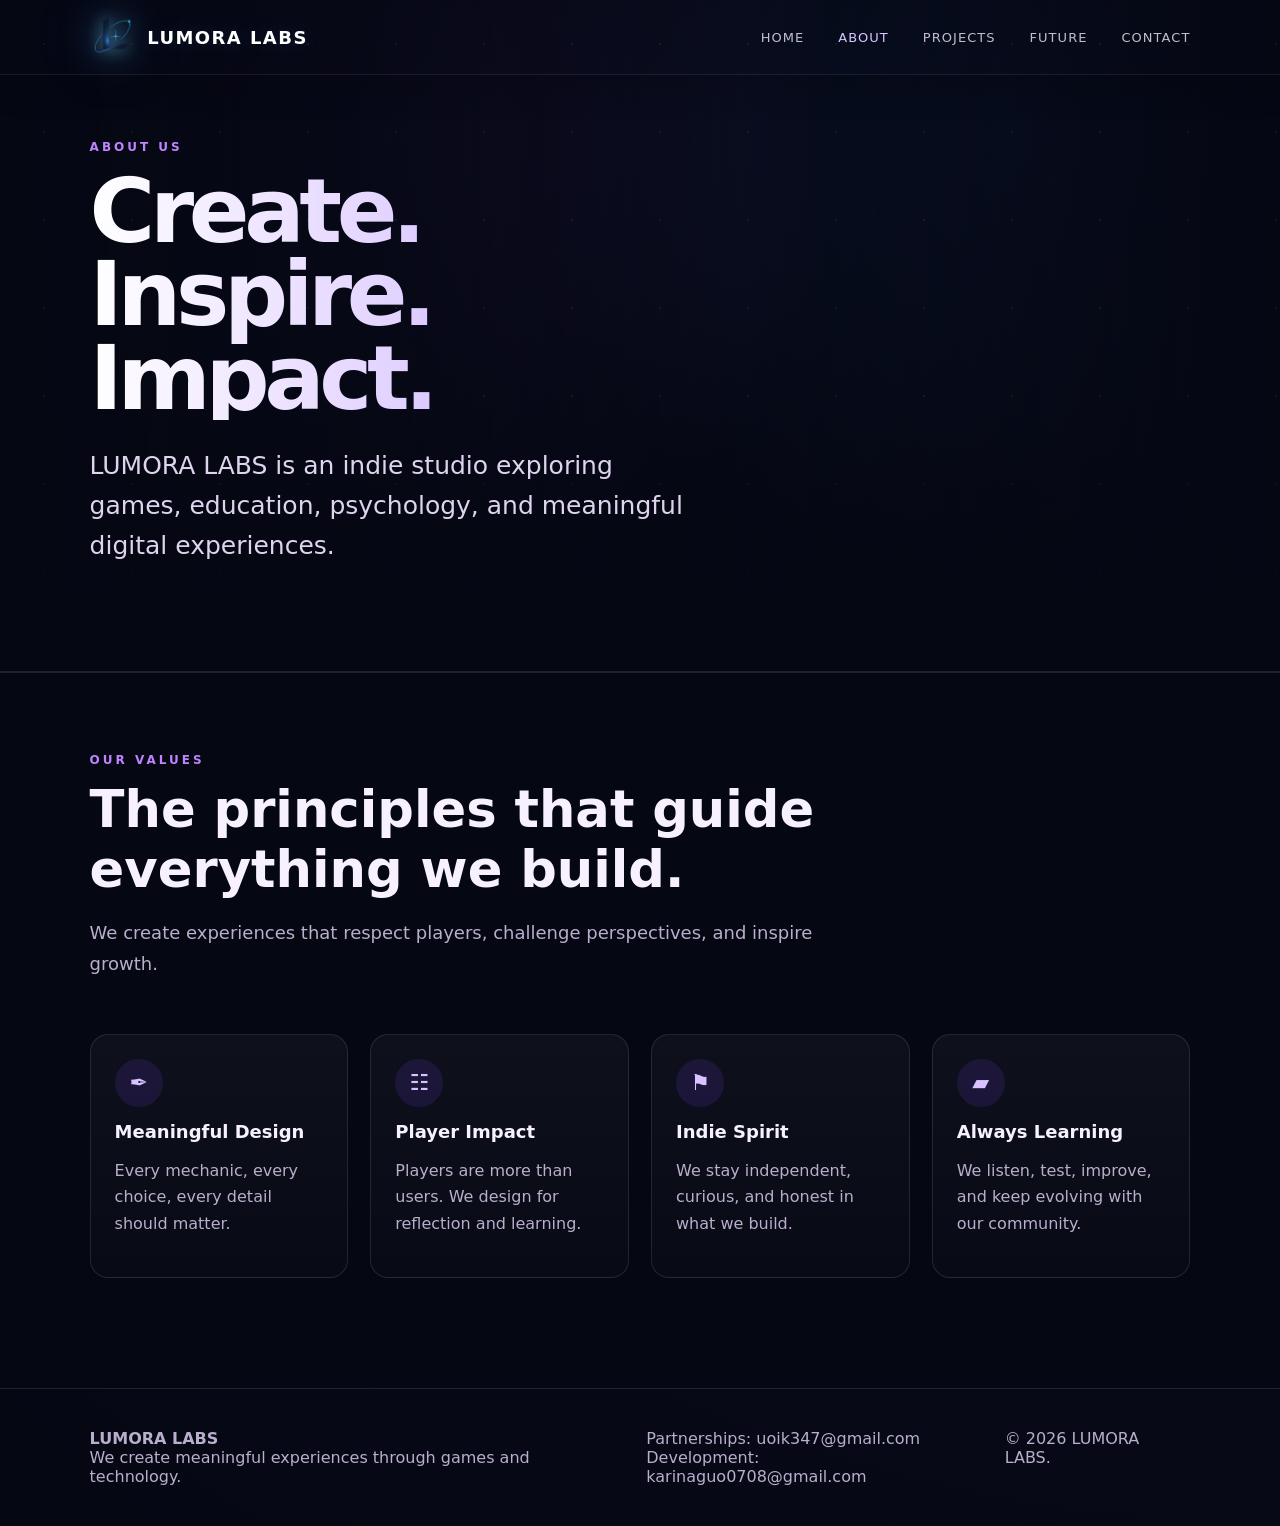
==== about.html @ a78da5a2 "Initial commit" ====
<!doctype html>
<html lang="en">
<head>
  <meta charset="utf-8">
  <meta name="viewport" content="width=device-width,initial-scale=1">
  <title>About | LUMORA LABS</title>
  <link rel="stylesheet" href="styles.css">
</head>
<body>
<header class="nav">
  <a class="brand logo-brand" href="index.html"><img src="lumora-logo.png" class="site-logo" alt="LUMORA LABS logo"><span class="brand-name">LUMORA LABS</span></a>
  <nav class="navlinks">
    <a href="index.html">HOME</a>
    <a class="active" href="about.html">ABOUT</a>
    <a href="project.html">PROJECTS</a>
    <a href="future.html">FUTURE</a>
    <a href="contact.html">CONTACT</a>
  </nav>
</header>

<main class="aboutPage">
  <section class="aboutHeroImage">
    <div class="aboutHeroOverlay"></div>
    <div class="aboutHeroText">
      <div class="eyebrow">About us</div>
      <h1>Create.<br>Inspire.<br>Impact.</h1>
      <p>LUMORA LABS is an indie studio exploring games, education, psychology, and meaningful digital experiences.</p>
    </div>
  </section>

  <section class="section valuesSection">
    <div class="valuesIntro">
      <div class="eyebrow">Our values</div>
      <h2>The principles that guide everything we build.</h2>
      <p class="copy">We create experiences that respect players, challenge perspectives, and inspire growth.</p>
    </div>
    <div class="values refinedValues">
      <div class="value"><div class="icon">✒</div><b>Meaningful Design</b><p>Every mechanic, every choice, every detail should matter.</p></div>
      <div class="value"><div class="icon">☷</div><b>Player Impact</b><p>Players are more than users. We design for reflection and learning.</p></div>
      <div class="value"><div class="icon">⚑</div><b>Indie Spirit</b><p>We stay independent, curious, and honest in what we build.</p></div>
      <div class="value"><div class="icon">▰</div><b>Always Learning</b><p>We listen, test, improve, and keep evolving with our community.</p></div>
    </div>
  </section>
</main>

<footer class="footer">
  <div><b>LUMORA LABS</b><br>We create meaningful experiences through games and technology.</div>
  <div>Partnerships: uoik347@gmail.com<br>Development: karinaguo0708@gmail.com</div>
  <div>© <span data-year></span> LUMORA LABS.</div>
</footer>
<script src="script.js"></script>
</body>
</html>
---- styles.css ----
:root {
  --bg: #050713;
  --panel: #0b1022cc;
  --line: #ffffff1a;
  --text: #f7f1ff;
  --muted: #b9aecb;
  --purple: #8c5cff;
  --violet: #c083ff;
  --blue: #6ba4ff;
  --pink: #ff82d1;
  --green: #68e5b2
}

* {
  box-sizing: border-box
}

html {
  scroll-behavior: smooth
}

body {
  margin: 0;
  background: radial-gradient(circle at top right, #32105f 0, #090b1b 38%, #050713 100%);
  color: var(--text);
  font-family: Inter, ui-sans-serif, system-ui, -apple-system, Segoe UI, Arial, sans-serif
}

a {
  color: inherit;
  text-decoration: none
}

.nav {
  position: fixed;
  top: 0;
  left: 0;
  right: 0;
  z-index: 20;
  display: flex;
  align-items: center;
  justify-content: space-between;
  padding: 8px 7vw;

  background: rgba(5,8,18,.95)
  backdrop-filter: blur(14px);
  -webkit-backdrop-filter: blur(14px);

  border-bottom: 1px solid rgba(255, 255, 255, 0.08);
  box-shadow: 0 10px 35px rgba(0, 0, 0, 0.18);
}

.brand {
  display: flex;
  align-items: center;
  gap: 12px;
  font-weight: 800;
  letter-spacing: .06em
}

.spark {
  width: 24px;
  height: 24px;
  background: radial-gradient(circle, #fff 0 8%, transparent 9%), conic-gradient(from 45deg, transparent 0 12%, #fff 13% 16%, transparent 17% 37%, #b98cff 38% 42%, transparent 43% 62%, #fff 63% 66%, transparent 67% 87%, #b98cff 88% 91%, transparent 92%);
  filter: drop-shadow(0 0 14px #a16cff)
}

.navlinks {
  display: flex;
  gap: 34px;
  font-size: 13px;
  letter-spacing: .08em
}

.navlinks a {
  opacity: .78
}

.navlinks a:hover,
.navlinks .active {
  opacity: 1;
  color: #d9c5ff
}

.hero {
  min-height: 100vh;
  display: grid;
  place-items: center;
  position: relative;
  overflow: hidden;
  background: linear-gradient(180deg, #05071344 0, #050713 100%)
}

.aurora {
  position: absolute;
  inset: 0;
  background: radial-gradient(ellipse at 50% 58%, #ff82d155 0, #8c5cff33 18%, transparent 43%), radial-gradient(ellipse at 70% 30%, #7b46ff77 0, transparent 42%), linear-gradient(160deg, transparent 0 20%, #802cff44 38%, #ff8ee533 50%, transparent 68%), linear-gradient(20deg, #070717 0, #161033 44%, #050713 100%);
  filter: saturate(130%)
}

.aurora:after {
  content: "";
  position: absolute;
  left: -10%;
  right: -10%;
  bottom: -4%;
  height: 34%;
  background: linear-gradient(180deg, transparent, #01030a 70%), radial-gradient(ellipse at 50% 100%, #263561 0, #050713 58%);
  clip-path: polygon(0 58%, 12% 46%, 28% 60%, 41% 39%, 54% 61%, 70% 42%, 82% 57%, 100% 43%, 100% 100%, 0 100%)
}

.stars {
  position: absolute;
  inset: 0;
  background-image: radial-gradient(#fff8 1px, transparent 1px);
  background-size: 80px 80px;
  opacity: .18
}

.heroText {
  position: relative;
  text-align: center;
  padding: 0 20px
}

.hero h1 {
  font-size: clamp(70px, 12vw, 180px);
  line-height: .9;
  margin: 0;
  font-weight: 900;
  letter-spacing: -.08em;
  background: linear-gradient(90deg, #fff, #d5b7ff, #8d65ff, #fff);
  -webkit-background-clip: text;
  color: transparent;
  text-shadow: 0 0 40px #985dff66
}

.hero .plus {
  font-size: .45em;
  margin: 0 .1em;
  text-shadow: 0 0 28px #fff;
  color: #fff
}

.hero p {
  margin: 32px auto 0;
  max-width: 780px;
  letter-spacing: .35em;
  text-transform: uppercase;
  color: #f2e8ff;
  font-size: 15px
}

.scroll {
  position: absolute;
  bottom: 34px;
  left: 50%;
  transform: translateX(-50%);
  font-size: 11px;
  letter-spacing: .15em;
  color: #d7c8ef;
  text-align: center
}

.mouse {
  display: block;
  margin: 0 auto 10px;
  width: 20px;
  height: 34px;
  border: 1px solid #ffffffaa;
  border-radius: 20px
}

.section {
  padding: 110px 7vw;
  border-top: 1px solid var(--line)
}

.eyebrow {
  text-transform: uppercase;
  color: var(--violet);
  font-size: 12px;
  letter-spacing: .25em;
  font-weight: 800
}

.section h2 {
  font-size: clamp(34px, 4vw, 56px);
  margin: 12px 0 18px
}

.two {
  display: grid;
  grid-template-columns: 1fr 1.1fr;
  gap: 70px;
  align-items: center
}

.copy {
  color: var(--muted);
  font-size: 18px;
  line-height: 1.75
}

.btn {
  display: inline-flex;
  align-items: center;
  gap: 10px;
  padding: 14px 22px;
  border-radius: 10px;
  background: linear-gradient(135deg, #675dff, #8d43e9);
  border: 1px solid #ffffff26;
  font-weight: 800;
  box-shadow: 0 14px 40px #6e4cff33
}

.btn.secondary {
  background: #ffffff08
}

.aboutArt {
  min-height: 320px;
  border: 1px solid #ffffff22;
  border-radius: 18px;
  background: linear-gradient(120deg, #090b1e88, #000a), url('assets/unfortunately-screenshot.png') center/cover;
  box-shadow: 0 30px 90px #0008;
  position: relative;
  overflow: hidden
}

.aboutArt:after {
  content: 'CREATE\A INSPIRE\A IMPACT';
  white-space: pre;
  position: absolute;
  right: 34px;
  top: 34px;
  font-size: 34px;
  line-height: 1.45;
  color: #ffd98a;
  text-shadow: 0 0 20px #ffcf7588
}

.values {
  display: grid;
  grid-template-columns: repeat(4, 1fr);
  gap: 22px;
  margin-top: 54px
}

.value {
  padding: 24px;
  border: 1px solid var(--line);
  border-radius: 18px;
  background: #ffffff07
}

.icon {
  width: 48px;
  height: 48px;
  border-radius: 50%;
  display: grid;
  place-items: center;
  background: #7d4dff22;
  color: #d9c2ff;
  font-size: 22px;
  margin-bottom: 14px
}

.projectGrid {
  display: grid;
  grid-template-columns: repeat(2, minmax(0, 1fr));
  gap: 34px;
  margin-top: 38px
}

.card {
  background: linear-gradient(180deg, #11182ddd, #080b18dd);
  border: 1px solid #ffffff18;
  border-radius: 20px;
  overflow: hidden;
  box-shadow: 0 24px 70px #0005
}

.thumb {
  height: 280px;
  background: #111;
  overflow: hidden
}

.thumb img {
  width: 100%;
  height: 100%;
  object-fit: cover;
  display: block
}

.thumb.china {
  background: linear-gradient(135deg, #1a1027, #48214e 45%, #0a1026), radial-gradient(circle at 30% 20%, #ffcb6b 0 8%, transparent 18%);
  position: relative
}

.thumb.china:before {
  content: "";
  position: absolute;
  inset: 0;
  background: linear-gradient(90deg, transparent 0 12%, #ffac3a22 12% 14%, transparent 15% 28%, #f56b7f22 29% 32%, transparent 33%), linear-gradient(0deg, #000 0, #0000 50%)
}

.thumb.china:after {
  content: 'Read the Room';
  position: absolute;
  bottom: 28px;
  left: 28px;
  font-size: 34px;
  font-weight: 900;
  color: #ffe2b0;
  text-shadow: 0 0 20px #ff7c66
}

.cardBody {
  padding: 28px
}

.card h3 {
  font-size: 31px;
  margin: 0 0 6px
}

.sub {
  color: #c999ff;
  font-weight: 700;
  margin-bottom: 20px
}

.card p {
  color: var(--muted);
  line-height: 1.7
}

.actions {
  display: flex;
  gap: 14px;
  margin-top: 24px;
  flex-wrap: wrap
}

.mini {
  padding: 12px 18px;
  border-radius: 10px;
  border: 1px solid #ffffff24;
  background: #ffffff08
}

.footer {
  padding: 40px 7vw;
  border-top: 1px solid var(--line);
  display: flex;
  justify-content: space-between;
  gap: 20px;
  color: #b9aecb
}

.page {
  padding-top: 120px;
  min-height: 100vh
}

.projectDetail {
  display: grid;
  gap: 42px
}

.detailCard {
  display: grid;
  grid-template-columns: .95fr 1fr;
  gap: 36px;
  padding: 28px;
  border: 1px solid #ffffff18;
  background: #ffffff08;
  border-radius: 24px
}

.feature {
  display: flex;
  gap: 16px;
  margin: 20px 0;
  color: var(--muted)
}

.demoPanel {
  max-width: 900px;
  margin: 0 auto;
  text-align: center;
  padding: 70px;
  border: 1px solid #ffffff18;
  border-radius: 24px;
  background: linear-gradient(135deg, #ffffff0b, #6d4aff18)
}

@media(max-width:800px) {
  .nav {
    position: sticky;
    padding: 18px 5vw
  }

  .navlinks {
    gap: 14px;
    font-size: 11px
  }

  .two,
  .projectGrid,
  .detailCard {
    grid-template-columns: 1fr
  }

  .values {
    grid-template-columns: 1fr 1fr
  }

  .hero p {
    letter-spacing: .18em
  }

  .section {
    padding: 80px 5vw
  }

  .footer {
    display: block
  }

  .thumb {
    height: 220px
  }
}

/* v4 project polish */
.centerTitle {
  text-align: center;
  max-width: 820px;
  margin: 0 auto 52px
}

.centerTitle h2 {
  margin-bottom: 10px
}

.projectsPage {
  background: radial-gradient(circle at 18% 8%, #6b34ff22, transparent 28%), radial-gradient(circle at 88% 28%, #b35cff1c, transparent 30%)
}

.polished {
  max-width: 1180px;
  margin: 0 auto
}

.featureProject {
  grid-template-columns: 1.7fr .75fr;
  align-items: center;
  padding: 12px;
  border-radius: 24px;
  background: linear-gradient(135deg, #10172bdd, #070a17ee);
  box-shadow: 0 28px 100px #0008, inset 0 0 0 1px #ffffff08
}

.featureProject .coverFrame {
  height: 100%;
  min-height: 430px;
  border-radius: 18px;
  overflow: hidden;
  background: #090b18
}

.featureProject .coverFrame img {
  width: 100%;
  height: 100%;
  object-fit: cover;
  display: block
}

.featureProject .projectText {
  padding: 24px 30px
}

.featureProject h3 {
  font-size: clamp(36px, 4vw, 54px);
  line-height: 1.05;
  margin: 0 0 10px
}

.smallCopy {
  font-size: 17px
}

.stackedActions {
  flex-direction: column;
  align-items: stretch;
  max-width: 260px
}

.stackedActions .btn,
.stackedActions .mini {
  justify-content: center;
  text-align: center
}

.wideCta {
  display: grid;
  grid-template-columns: auto 1fr auto;
  align-items: center;
  gap: 24px;
  padding: 30px 36px;
  border: 1px solid #ffffff18;
  border-radius: 22px;
  background: linear-gradient(135deg, #6d4aff24, #ffffff08);
  box-shadow: 0 20px 80px #0005
}

.wideCta h3 {
  margin: 0 0 6px;
  font-size: 26px
}

.wideCta p {
  margin: 0;
  color: var(--muted)
}

.ctaSpark {
  width: 70px;
  height: 70px;
  display: grid;
  place-items: center;
  border-radius: 50%;
  background: #8c5cff18
}

.bigSpark {
  width: 38px;
  height: 38px
}

@media(max-width:900px) {
  .featureProject {
    grid-template-columns: 1fr
  }

  .featureProject .coverFrame {
    min-height: 260px
  }

  .featureProject .projectText {
    padding: 22px
  }

  .wideCta {
    grid-template-columns: 1fr;
    text-align: center
  }

  .wideCta .btn {
    justify-content: center
  }

  .ctaSpark {
    margin: 0 auto
  }

  .stackedActions {
    max-width: none
  }
}

/* v5 alignment + remove demo page from navigation */
.featureProject {
  grid-template-columns: minmax(0, 1.45fr) minmax(280px, .55fr);
  align-items: stretch;
}

.featureProject .coverFrame {
  width: 100%;
  aspect-ratio: 16 / 9;
  min-height: 0;
  height: auto;
  align-self: center;
}

.featureProject .coverFrame img {
  width: 100%;
  height: 100%;
  object-fit: cover;
  object-position: center;
}

.featureProject .projectText {
  display: flex;
  flex-direction: column;
  justify-content: center;
}

@media(max-width:900px) {
  .featureProject {
    grid-template-columns: 1fr;
  }

  .featureProject .coverFrame {
    aspect-ratio: 16/9;
  }
}


/* final project layout fix */
.projectsPage {
  overflow-x: hidden;
}

.polished {
  max-width: 1220px;
  width: 100%;
}

.featureProject {
  width: 100%;
  overflow: hidden;
  grid-template-columns: minmax(0, 1.55fr) minmax(300px, .62fr);
  gap: 0;
  padding: 10px;
  align-items: center;
}

.featureProject .coverFrame {
  width: 100%;
  max-width: 100%;
  aspect-ratio: 16/9;
  border-radius: 18px;
  overflow: hidden;
  align-self: center;
}

.featureProject .coverFrame img {
  width: 100%;
  height: 100%;
  object-fit: cover;
  object-position: center center;
  display: block;
}

.featureProject:first-child .coverFrame img {
  object-position: center center;
}

.featureProject .projectText {
  min-width: 0;
  padding: 34px 34px 34px 38px;
}

.featureProject h3 {
  font-size: clamp(28px, 3vw, 42px);
}

@media(max-width:900px) {
  .featureProject {
    grid-template-columns: 1fr;
    gap: 0;
    padding: 10px;
  }

  .featureProject .projectText {
    padding: 24px 16px 18px;
  }
}

/* final card equalization */
.projectDetail .detailCard {
  box-sizing: border-box;
}

.projectDetail .detailCard+.detailCard {
  margin-top: 0;
}

.featureProject .coverFrame {
  box-shadow: inset 0 0 0 1px rgba(255, 255, 255, .09);
}

@media(min-width:901px) {
  .featureProject {
    min-height: 360px;
  }

  .featureProject .coverFrame {
    max-height: 460px;
  }
}

/* LUMORA LABS v2.0 About page update */
.aboutArt {
  background: linear-gradient(120deg, #090b1e88, #0009), url('assets/about-aurora.png') center/cover;
}

.aboutArt:after {
  content: '';
  display: none;
}

.aboutPage {
  min-height: 100vh;
  background: radial-gradient(circle at 80% 10%, #2b8bff1c, transparent 30%), radial-gradient(circle at 30% 10%, #8c5cff21, transparent 30%), #050713;
}

.aboutHeroImage {
  min-height: 72vh;
  position: relative;
  display: flex;
  align-items: center;
  padding: 140px 7vw 80px;
  overflow: hidden;
  background: linear-gradient(90deg, #050713 0%, #050713d8 29%, #05071355 58%, #050713 100%), url('assets/about-aurora.png') right center/cover no-repeat;
  border-bottom: 1px solid var(--line);
}

.aboutHeroImage:before {
  content: "";
  position: absolute;
  inset: 0;
  background-image: radial-gradient(#fff7 1px, transparent 1px);
  background-size: 88px 88px;
  opacity: .12;
}

.aboutHeroImage:after {
  content: "";
  position: absolute;
  left: 0;
  right: 0;
  bottom: 0;
  height: 38%;
  background: linear-gradient(180deg, transparent, #050713 82%);
}

.aboutHeroText {
  position: relative;
  z-index: 1;
  max-width: 650px;
}

.aboutHeroText h1 {
  font-size: clamp(54px, 7vw, 104px);
  line-height: .93;
  margin: 16px 0 26px;
  letter-spacing: -.06em;
  background: linear-gradient(90deg, #fff, #e2d2ff, #9d75ff);
  -webkit-background-clip: text;
  color: transparent;
}

.aboutHeroText p {
  font-size: clamp(18px, 2vw, 25px);
  line-height: 1.6;
  color: #ded4ee;
  max-width: 620px;
}

.valuesSection {
  padding-top: 80px;
}

.valuesIntro {
  max-width: 780px;
  margin-bottom: 34px;
}

.valuesIntro h2 {
  font-size: clamp(34px, 4vw, 58px);
  max-width: 780px;
}

.refinedValues .value {
  min-height: 210px;
  text-align: left;
  background: linear-gradient(180deg, #ffffff0a, #ffffff04);
}

.refinedValues .value b {
  font-size: 18px;
}

.refinedValues .value p {
  color: var(--muted);
  line-height: 1.65;
}

@media(max-width:800px) {
  .aboutHeroImage {
    min-height: 72vh;
    padding: 110px 5vw 70px;
    background-position: center;
  }

  .aboutHeroImage {
    background-image: linear-gradient(90deg, #050713 0%, #050713d8 55%, #05071366 100%), url('assets/about-aurora.png');
  }
}


/* v2.1: navigation logo */


.logo-brand {
  display: flex;
  align-items: center;
  gap: 12px;
  min-width: 260px;
}

.site-logo {
  height: 58px;
  width: auto;
  display: block;
 filter:
        drop-shadow(0 0 8px rgba(120,220,255,.7))
        drop-shadow(0 0 18px rgba(80,180,255,.5))
        drop-shadow(0 0 28px rgba(80,180,255,.3));
}
.logo-container{
    position:relative;
}
.logo-container::before{
    content:"";
    position:absolute;

    width:90px;
    height:90px;

    background:rgba(65,180,255,.15);

    filter:blur(30px);

    border-radius:50%;

    left:-15px;
    top:-10px;

    z-index:-1;
}
.brand-name {
  font-weight: 700;
  letter-spacing: .08em;
  font-size: 18px;
  color:  #ffffff;
  white-space: nowrap;
  text-shadow: 0 0 18px rgba(111, 164, 255, .18);
}

@media(max-width:800px) {
  .logo-brand {
    min-width: auto;
    gap: 8px
  }

  .site-logo {
    height: 36px
  }

  .brand-name {
    font-size: 13px;
    letter-spacing: .05em
  }
}
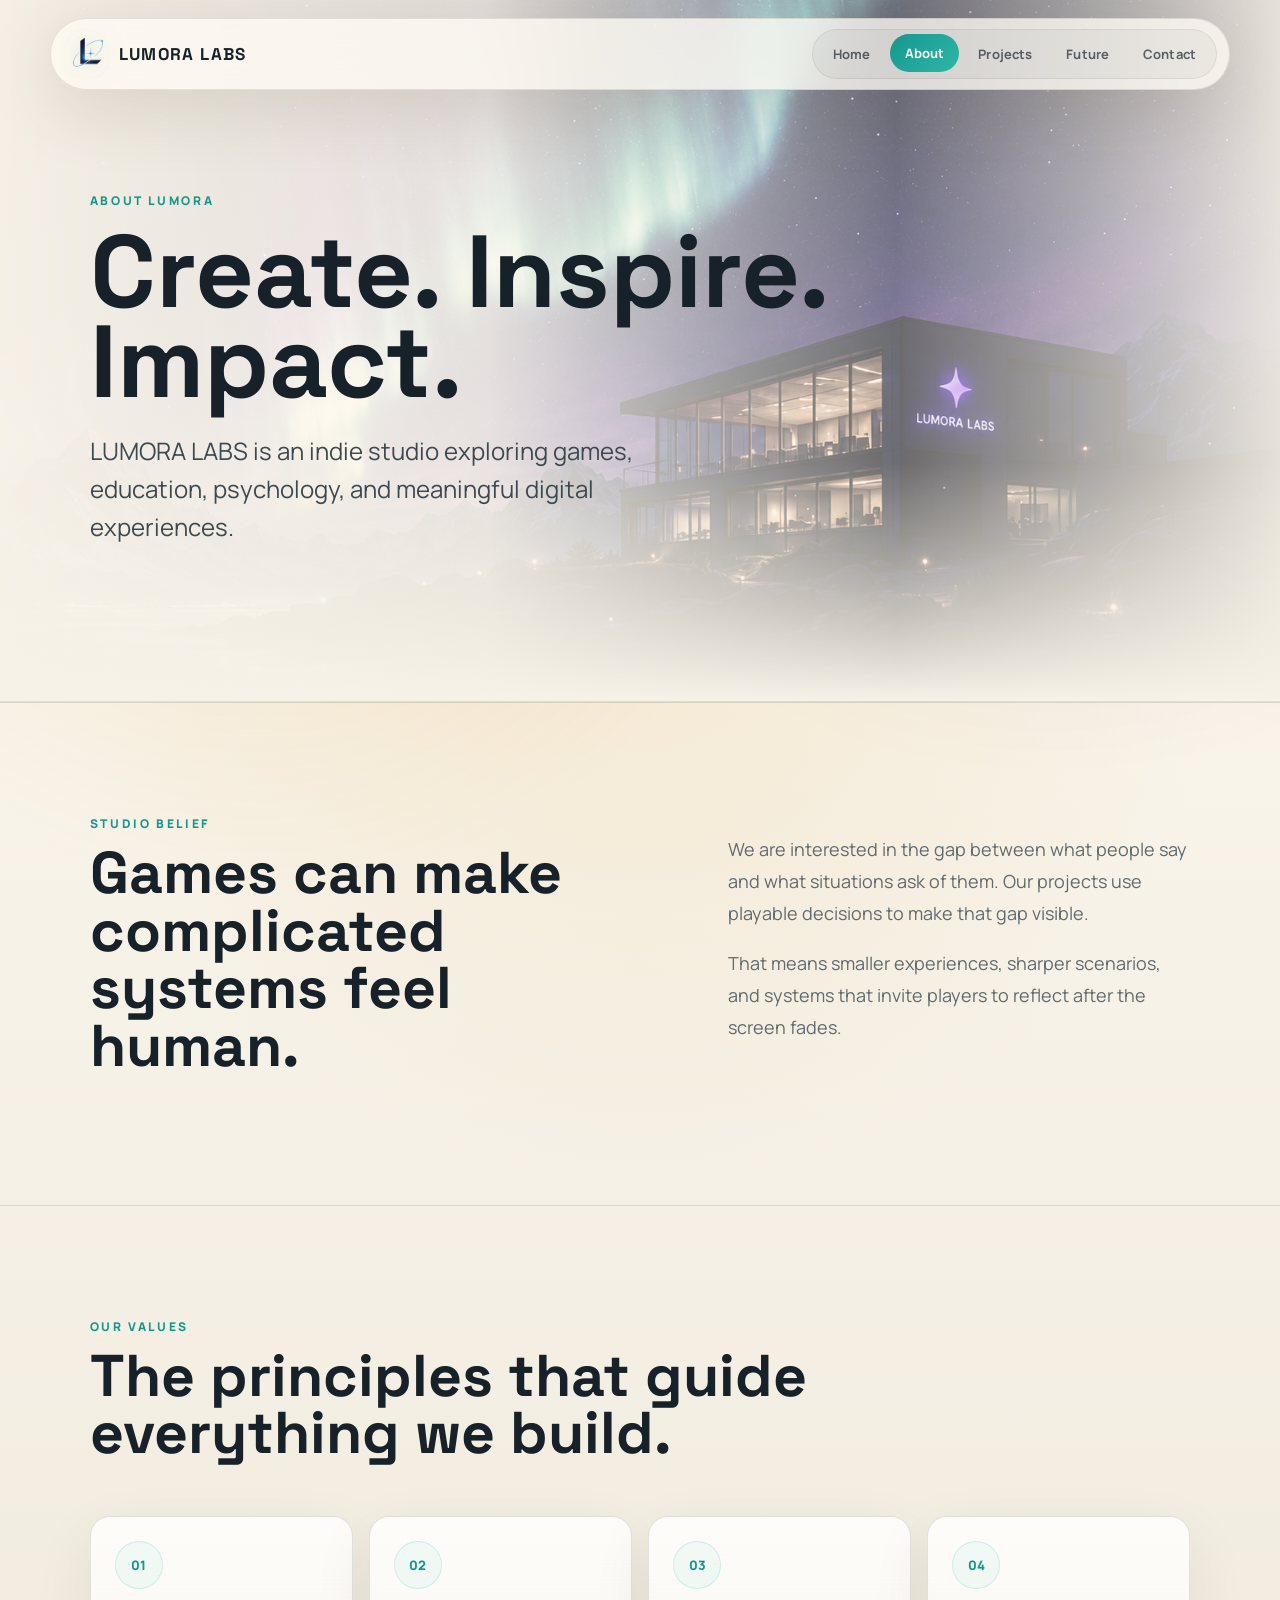
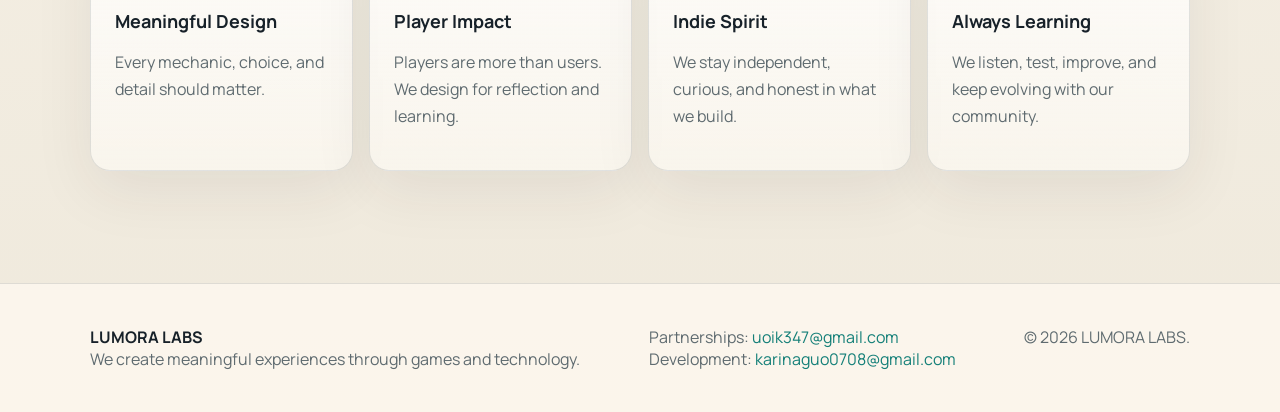
==== commit 666de111: "AI" ====
--- a/about.html
+++ b/about.html
@@ -4,48 +4,63 @@
   <meta charset="utf-8">
   <meta name="viewport" content="width=device-width,initial-scale=1">
   <title>About | LUMORA LABS</title>
+  <link rel="preconnect" href="https://fonts.googleapis.com">
+  <link rel="preconnect" href="https://fonts.gstatic.com" crossorigin>
+  <link href="https://fonts.googleapis.com/css2?family=Manrope:wght@400;500;600;700;800&family=Space+Grotesk:wght@500;600;700&display=swap" rel="stylesheet">
   <link rel="stylesheet" href="styles.css">
 </head>
 <body>
 <header class="nav">
-  <a class="brand logo-brand" href="index.html"><img src="lumora-logo.png" class="site-logo" alt="LUMORA LABS logo"><span class="brand-name">LUMORA LABS</span></a>
-  <nav class="navlinks">
-    <a href="index.html">HOME</a>
-    <a class="active" href="about.html">ABOUT</a>
-    <a href="project.html">PROJECTS</a>
-    <a href="future.html">FUTURE</a>
-    <a href="contact.html">CONTACT</a>
+  <a class="brand logo-brand" href="index.html">
+    <img src="lumora-logo.png" class="site-logo" alt="LUMORA LABS logo">
+    <span class="brand-name">LUMORA LABS</span>
+  </a>
+  <nav class="navlinks" aria-label="Primary navigation">
+    <a href="index.html">Home</a>
+    <a class="active" href="about.html">About</a>
+    <a href="project.html">Projects</a>
+    <a href="future.html">Future</a>
+    <a href="contact.html">Contact</a>
   </nav>
 </header>
 
 <main class="aboutPage">
   <section class="aboutHeroImage">
-    <div class="aboutHeroOverlay"></div>
     <div class="aboutHeroText">
-      <div class="eyebrow">About us</div>
-      <h1>Create.<br>Inspire.<br>Impact.</h1>
+      <p class="eyebrow">About Lumora</p>
+      <h1>Create. Inspire. Impact.</h1>
       <p>LUMORA LABS is an indie studio exploring games, education, psychology, and meaningful digital experiences.</p>
+    </div>
+  </section>
+
+  <section class="section manifesto">
+    <div class="manifestoText">
+      <p class="eyebrow">Studio belief</p>
+      <h2>Games can make complicated systems feel human.</h2>
+    </div>
+    <div class="manifestoCopy">
+      <p class="copy">We are interested in the gap between what people say and what situations ask of them. Our projects use playable decisions to make that gap visible.</p>
+      <p class="copy">That means smaller experiences, sharper scenarios, and systems that invite players to reflect after the screen fades.</p>
     </div>
   </section>
 
   <section class="section valuesSection">
     <div class="valuesIntro">
-      <div class="eyebrow">Our values</div>
+      <p class="eyebrow">Our values</p>
       <h2>The principles that guide everything we build.</h2>
-      <p class="copy">We create experiences that respect players, challenge perspectives, and inspire growth.</p>
     </div>
     <div class="values refinedValues">
-      <div class="value"><div class="icon">✒</div><b>Meaningful Design</b><p>Every mechanic, every choice, every detail should matter.</p></div>
-      <div class="value"><div class="icon">☷</div><b>Player Impact</b><p>Players are more than users. We design for reflection and learning.</p></div>
-      <div class="value"><div class="icon">⚑</div><b>Indie Spirit</b><p>We stay independent, curious, and honest in what we build.</p></div>
-      <div class="value"><div class="icon">▰</div><b>Always Learning</b><p>We listen, test, improve, and keep evolving with our community.</p></div>
+      <article class="value"><div class="icon">01</div><b>Meaningful Design</b><p>Every mechanic, choice, and detail should matter.</p></article>
+      <article class="value"><div class="icon">02</div><b>Player Impact</b><p>Players are more than users. We design for reflection and learning.</p></article>
+      <article class="value"><div class="icon">03</div><b>Indie Spirit</b><p>We stay independent, curious, and honest in what we build.</p></article>
+      <article class="value"><div class="icon">04</div><b>Always Learning</b><p>We listen, test, improve, and keep evolving with our community.</p></article>
     </div>
   </section>
 </main>
 
 <footer class="footer">
   <div><b>LUMORA LABS</b><br>We create meaningful experiences through games and technology.</div>
-  <div>Partnerships: uoik347@gmail.com<br>Development: karinaguo0708@gmail.com</div>
+  <div>Partnerships: <a href="mailto:uoik347@gmail.com">uoik347@gmail.com</a><br>Development: <a href="mailto:karinaguo0708@gmail.com">karinaguo0708@gmail.com</a></div>
   <div>© <span data-year></span> LUMORA LABS.</div>
 </footer>
 <script src="script.js"></script>
--- a/styles.css
+++ b/styles.css
@@ -1,870 +1,825 @@
 :root {
-  --bg: #050713;
-  --panel: #0b1022cc;
-  --line: #ffffff1a;
-  --text: #f7f1ff;
-  --muted: #b9aecb;
-  --purple: #8c5cff;
-  --violet: #c083ff;
-  --blue: #6ba4ff;
-  --pink: #ff82d1;
-  --green: #68e5b2
+  --bg: #f7f2e8;
+  --bg-soft: #fffaf1;
+  --panel: rgba(255, 252, 246, .78);
+  --panel-strong: rgba(255, 252, 246, .94);
+  --line: rgba(30, 43, 48, .13);
+  --text: #172129;
+  --muted: #5f6b70;
+  --dim: #879196;
+  --gold: #d39a2f;
+  --teal: #15968d;
+  --rose: #d65c8c;
+  --blue: #4c7fdc;
+  --shadow: 0 28px 80px rgba(53, 43, 32, .16);
 }
 
 * {
-  box-sizing: border-box
+  box-sizing: border-box;
 }
 
 html {
-  scroll-behavior: smooth
+  scroll-behavior: smooth;
 }
 
 body {
   margin: 0;
-  background: radial-gradient(circle at top right, #32105f 0, #090b1b 38%, #050713 100%);
+  overflow-x: hidden;
+  background:
+    radial-gradient(circle at 10% -8%, rgba(21, 150, 141, .18), transparent 34%),
+    radial-gradient(circle at 88% 4%, rgba(214, 92, 140, .13), transparent 31%),
+    radial-gradient(circle at 50% 30%, rgba(211, 154, 47, .12), transparent 38%),
+    linear-gradient(180deg, #fff9ee 0%, var(--bg) 48%, #efe9dc 100%);
   color: var(--text);
-  font-family: Inter, ui-sans-serif, system-ui, -apple-system, Segoe UI, Arial, sans-serif
+  font-family: Manrope, ui-sans-serif, system-ui, -apple-system, Segoe UI, Arial, sans-serif;
+}
+
+body:before {
+  content: "";
+  position: fixed;
+  inset: 0;
+  z-index: -1;
+  pointer-events: none;
+  opacity: .28;
+  background-image:
+    linear-gradient(rgba(30, 43, 48, .07) 1px, transparent 1px),
+    linear-gradient(90deg, rgba(30, 43, 48, .06) 1px, transparent 1px);
+  background-size: 72px 72px;
+  mask-image: linear-gradient(180deg, #000 0%, transparent 72%);
 }
 
 a {
   color: inherit;
-  text-decoration: none
+  text-decoration: none;
+}
+
+img {
+  max-width: 100%;
 }
 
 .nav {
   position: fixed;
-  top: 0;
-  left: 0;
-  right: 0;
-  z-index: 20;
+  top: 18px;
+  left: 50%;
+  z-index: 30;
+  width: min(1180px, calc(100% - 40px));
+  transform: translateX(-50%);
   display: flex;
   align-items: center;
   justify-content: space-between;
-  padding: 8px 7vw;
-
-  background: rgba(5,8,18,.95)
-  backdrop-filter: blur(14px);
-  -webkit-backdrop-filter: blur(14px);
-
-  border-bottom: 1px solid rgba(255, 255, 255, 0.08);
-  box-shadow: 0 10px 35px rgba(0, 0, 0, 0.18);
-}
-
-.brand {
-  display: flex;
-  align-items: center;
-  gap: 12px;
-  font-weight: 800;
-  letter-spacing: .06em
-}
-
-.spark {
-  width: 24px;
-  height: 24px;
-  background: radial-gradient(circle, #fff 0 8%, transparent 9%), conic-gradient(from 45deg, transparent 0 12%, #fff 13% 16%, transparent 17% 37%, #b98cff 38% 42%, transparent 43% 62%, #fff 63% 66%, transparent 67% 87%, #b98cff 88% 91%, transparent 92%);
-  filter: drop-shadow(0 0 14px #a16cff)
-}
-
-.navlinks {
-  display: flex;
-  gap: 34px;
-  font-size: 13px;
-  letter-spacing: .08em
-}
-
-.navlinks a {
-  opacity: .78
-}
-
-.navlinks a:hover,
-.navlinks .active {
-  opacity: 1;
-  color: #d9c5ff
-}
-
-.hero {
-  min-height: 100vh;
-  display: grid;
-  place-items: center;
-  position: relative;
-  overflow: hidden;
-  background: linear-gradient(180deg, #05071344 0, #050713 100%)
-}
-
-.aurora {
-  position: absolute;
-  inset: 0;
-  background: radial-gradient(ellipse at 50% 58%, #ff82d155 0, #8c5cff33 18%, transparent 43%), radial-gradient(ellipse at 70% 30%, #7b46ff77 0, transparent 42%), linear-gradient(160deg, transparent 0 20%, #802cff44 38%, #ff8ee533 50%, transparent 68%), linear-gradient(20deg, #070717 0, #161033 44%, #050713 100%);
-  filter: saturate(130%)
-}
-
-.aurora:after {
-  content: "";
-  position: absolute;
-  left: -10%;
-  right: -10%;
-  bottom: -4%;
-  height: 34%;
-  background: linear-gradient(180deg, transparent, #01030a 70%), radial-gradient(ellipse at 50% 100%, #263561 0, #050713 58%);
-  clip-path: polygon(0 58%, 12% 46%, 28% 60%, 41% 39%, 54% 61%, 70% 42%, 82% 57%, 100% 43%, 100% 100%, 0 100%)
-}
-
-.stars {
-  position: absolute;
-  inset: 0;
-  background-image: radial-gradient(#fff8 1px, transparent 1px);
-  background-size: 80px 80px;
-  opacity: .18
-}
-
-.heroText {
-  position: relative;
-  text-align: center;
-  padding: 0 20px
-}
-
-.hero h1 {
-  font-size: clamp(70px, 12vw, 180px);
-  line-height: .9;
-  margin: 0;
-  font-weight: 900;
-  letter-spacing: -.08em;
-  background: linear-gradient(90deg, #fff, #d5b7ff, #8d65ff, #fff);
-  -webkit-background-clip: text;
-  color: transparent;
-  text-shadow: 0 0 40px #985dff66
-}
-
-.hero .plus {
-  font-size: .45em;
-  margin: 0 .1em;
-  text-shadow: 0 0 28px #fff;
-  color: #fff
-}
-
-.hero p {
-  margin: 32px auto 0;
-  max-width: 780px;
-  letter-spacing: .35em;
-  text-transform: uppercase;
-  color: #f2e8ff;
-  font-size: 15px
-}
-
-.scroll {
-  position: absolute;
-  bottom: 34px;
-  left: 50%;
-  transform: translateX(-50%);
-  font-size: 11px;
-  letter-spacing: .15em;
-  color: #d7c8ef;
-  text-align: center
-}
-
-.mouse {
-  display: block;
-  margin: 0 auto 10px;
-  width: 20px;
-  height: 34px;
-  border: 1px solid #ffffffaa;
-  border-radius: 20px
-}
-
-.section {
-  padding: 110px 7vw;
-  border-top: 1px solid var(--line)
-}
-
-.eyebrow {
-  text-transform: uppercase;
-  color: var(--violet);
-  font-size: 12px;
-  letter-spacing: .25em;
-  font-weight: 800
-}
-
-.section h2 {
-  font-size: clamp(34px, 4vw, 56px);
-  margin: 12px 0 18px
-}
-
-.two {
-  display: grid;
-  grid-template-columns: 1fr 1.1fr;
-  gap: 70px;
-  align-items: center
-}
-
-.copy {
-  color: var(--muted);
-  font-size: 18px;
-  line-height: 1.75
-}
-
-.btn {
-  display: inline-flex;
-  align-items: center;
-  gap: 10px;
-  padding: 14px 22px;
-  border-radius: 10px;
-  background: linear-gradient(135deg, #675dff, #8d43e9);
-  border: 1px solid #ffffff26;
-  font-weight: 800;
-  box-shadow: 0 14px 40px #6e4cff33
-}
-
-.btn.secondary {
-  background: #ffffff08
-}
-
-.aboutArt {
-  min-height: 320px;
-  border: 1px solid #ffffff22;
-  border-radius: 18px;
-  background: linear-gradient(120deg, #090b1e88, #000a), url('assets/unfortunately-screenshot.png') center/cover;
-  box-shadow: 0 30px 90px #0008;
-  position: relative;
-  overflow: hidden
-}
-
-.aboutArt:after {
-  content: 'CREATE\A INSPIRE\A IMPACT';
-  white-space: pre;
-  position: absolute;
-  right: 34px;
-  top: 34px;
-  font-size: 34px;
-  line-height: 1.45;
-  color: #ffd98a;
-  text-shadow: 0 0 20px #ffcf7588
-}
-
-.values {
-  display: grid;
-  grid-template-columns: repeat(4, 1fr);
-  gap: 22px;
-  margin-top: 54px
-}
-
-.value {
-  padding: 24px;
-  border: 1px solid var(--line);
-  border-radius: 18px;
-  background: #ffffff07
-}
-
-.icon {
-  width: 48px;
-  height: 48px;
-  border-radius: 50%;
-  display: grid;
-  place-items: center;
-  background: #7d4dff22;
-  color: #d9c2ff;
-  font-size: 22px;
-  margin-bottom: 14px
-}
-
-.projectGrid {
-  display: grid;
-  grid-template-columns: repeat(2, minmax(0, 1fr));
-  gap: 34px;
-  margin-top: 38px
-}
-
-.card {
-  background: linear-gradient(180deg, #11182ddd, #080b18dd);
-  border: 1px solid #ffffff18;
-  border-radius: 20px;
-  overflow: hidden;
-  box-shadow: 0 24px 70px #0005
-}
-
-.thumb {
-  height: 280px;
-  background: #111;
-  overflow: hidden
-}
-
-.thumb img {
-  width: 100%;
-  height: 100%;
-  object-fit: cover;
-  display: block
-}
-
-.thumb.china {
-  background: linear-gradient(135deg, #1a1027, #48214e 45%, #0a1026), radial-gradient(circle at 30% 20%, #ffcb6b 0 8%, transparent 18%);
-  position: relative
-}
-
-.thumb.china:before {
-  content: "";
-  position: absolute;
-  inset: 0;
-  background: linear-gradient(90deg, transparent 0 12%, #ffac3a22 12% 14%, transparent 15% 28%, #f56b7f22 29% 32%, transparent 33%), linear-gradient(0deg, #000 0, #0000 50%)
-}
-
-.thumb.china:after {
-  content: 'Read the Room';
-  position: absolute;
-  bottom: 28px;
-  left: 28px;
-  font-size: 34px;
-  font-weight: 900;
-  color: #ffe2b0;
-  text-shadow: 0 0 20px #ff7c66
-}
-
-.cardBody {
-  padding: 28px
-}
-
-.card h3 {
-  font-size: 31px;
-  margin: 0 0 6px
-}
-
-.sub {
-  color: #c999ff;
-  font-weight: 700;
-  margin-bottom: 20px
-}
-
-.card p {
-  color: var(--muted);
-  line-height: 1.7
-}
-
-.actions {
-  display: flex;
-  gap: 14px;
-  margin-top: 24px;
-  flex-wrap: wrap
-}
-
-.mini {
-  padding: 12px 18px;
-  border-radius: 10px;
-  border: 1px solid #ffffff24;
-  background: #ffffff08
-}
-
-.footer {
-  padding: 40px 7vw;
-  border-top: 1px solid var(--line);
-  display: flex;
-  justify-content: space-between;
-  gap: 20px;
-  color: #b9aecb
-}
-
-.page {
-  padding-top: 120px;
-  min-height: 100vh
-}
-
-.projectDetail {
-  display: grid;
-  gap: 42px
-}
-
-.detailCard {
-  display: grid;
-  grid-template-columns: .95fr 1fr;
-  gap: 36px;
-  padding: 28px;
-  border: 1px solid #ffffff18;
-  background: #ffffff08;
-  border-radius: 24px
-}
-
-.feature {
-  display: flex;
-  gap: 16px;
-  margin: 20px 0;
-  color: var(--muted)
-}
-
-.demoPanel {
-  max-width: 900px;
-  margin: 0 auto;
-  text-align: center;
-  padding: 70px;
-  border: 1px solid #ffffff18;
-  border-radius: 24px;
-  background: linear-gradient(135deg, #ffffff0b, #6d4aff18)
-}
-
-@media(max-width:800px) {
-  .nav {
-    position: sticky;
-    padding: 18px 5vw
-  }
-
-  .navlinks {
-    gap: 14px;
-    font-size: 11px
-  }
-
-  .two,
-  .projectGrid,
-  .detailCard {
-    grid-template-columns: 1fr
-  }
-
-  .values {
-    grid-template-columns: 1fr 1fr
-  }
-
-  .hero p {
-    letter-spacing: .18em
-  }
-
-  .section {
-    padding: 80px 5vw
-  }
-
-  .footer {
-    display: block
-  }
-
-  .thumb {
-    height: 220px
-  }
-}
-
-/* v4 project polish */
-.centerTitle {
-  text-align: center;
-  max-width: 820px;
-  margin: 0 auto 52px
-}
-
-.centerTitle h2 {
-  margin-bottom: 10px
-}
-
-.projectsPage {
-  background: radial-gradient(circle at 18% 8%, #6b34ff22, transparent 28%), radial-gradient(circle at 88% 28%, #b35cff1c, transparent 30%)
-}
-
-.polished {
-  max-width: 1180px;
-  margin: 0 auto
-}
-
-.featureProject {
-  grid-template-columns: 1.7fr .75fr;
-  align-items: center;
-  padding: 12px;
-  border-radius: 24px;
-  background: linear-gradient(135deg, #10172bdd, #070a17ee);
-  box-shadow: 0 28px 100px #0008, inset 0 0 0 1px #ffffff08
-}
-
-.featureProject .coverFrame {
-  height: 100%;
-  min-height: 430px;
-  border-radius: 18px;
-  overflow: hidden;
-  background: #090b18
-}
-
-.featureProject .coverFrame img {
-  width: 100%;
-  height: 100%;
-  object-fit: cover;
-  display: block
-}
-
-.featureProject .projectText {
-  padding: 24px 30px
-}
-
-.featureProject h3 {
-  font-size: clamp(36px, 4vw, 54px);
-  line-height: 1.05;
-  margin: 0 0 10px
-}
-
-.smallCopy {
-  font-size: 17px
-}
-
-.stackedActions {
-  flex-direction: column;
-  align-items: stretch;
-  max-width: 260px
-}
-
-.stackedActions .btn,
-.stackedActions .mini {
-  justify-content: center;
-  text-align: center
-}
-
-.wideCta {
-  display: grid;
-  grid-template-columns: auto 1fr auto;
-  align-items: center;
   gap: 24px;
-  padding: 30px 36px;
-  border: 1px solid #ffffff18;
-  border-radius: 22px;
-  background: linear-gradient(135deg, #6d4aff24, #ffffff08);
-  box-shadow: 0 20px 80px #0005
-}
-
-.wideCta h3 {
-  margin: 0 0 6px;
-  font-size: 26px
-}
-
-.wideCta p {
-  margin: 0;
-  color: var(--muted)
-}
-
-.ctaSpark {
-  width: 70px;
-  height: 70px;
-  display: grid;
-  place-items: center;
-  border-radius: 50%;
-  background: #8c5cff18
-}
-
-.bigSpark {
-  width: 38px;
-  height: 38px
-}
-
-@media(max-width:900px) {
-  .featureProject {
-    grid-template-columns: 1fr
-  }
-
-  .featureProject .coverFrame {
-    min-height: 260px
-  }
-
-  .featureProject .projectText {
-    padding: 22px
-  }
-
-  .wideCta {
-    grid-template-columns: 1fr;
-    text-align: center
-  }
-
-  .wideCta .btn {
-    justify-content: center
-  }
-
-  .ctaSpark {
-    margin: 0 auto
-  }
-
-  .stackedActions {
-    max-width: none
-  }
-}
-
-/* v5 alignment + remove demo page from navigation */
-.featureProject {
-  grid-template-columns: minmax(0, 1.45fr) minmax(280px, .55fr);
-  align-items: stretch;
-}
-
-.featureProject .coverFrame {
-  width: 100%;
-  aspect-ratio: 16 / 9;
-  min-height: 0;
-  height: auto;
-  align-self: center;
-}
-
-.featureProject .coverFrame img {
-  width: 100%;
-  height: 100%;
-  object-fit: cover;
-  object-position: center;
-}
-
-.featureProject .projectText {
-  display: flex;
-  flex-direction: column;
-  justify-content: center;
-}
-
-@media(max-width:900px) {
-  .featureProject {
-    grid-template-columns: 1fr;
-  }
-
-  .featureProject .coverFrame {
-    aspect-ratio: 16/9;
-  }
-}
-
-
-/* final project layout fix */
-.projectsPage {
-  overflow-x: hidden;
-}
-
-.polished {
-  max-width: 1220px;
-  width: 100%;
-}
-
-.featureProject {
-  width: 100%;
-  overflow: hidden;
-  grid-template-columns: minmax(0, 1.55fr) minmax(300px, .62fr);
-  gap: 0;
-  padding: 10px;
-  align-items: center;
-}
-
-.featureProject .coverFrame {
-  width: 100%;
-  max-width: 100%;
-  aspect-ratio: 16/9;
-  border-radius: 18px;
-  overflow: hidden;
-  align-self: center;
-}
-
-.featureProject .coverFrame img {
-  width: 100%;
-  height: 100%;
-  object-fit: cover;
-  object-position: center center;
-  display: block;
-}
-
-.featureProject:first-child .coverFrame img {
-  object-position: center center;
-}
-
-.featureProject .projectText {
-  min-width: 0;
-  padding: 34px 34px 34px 38px;
-}
-
-.featureProject h3 {
-  font-size: clamp(28px, 3vw, 42px);
-}
-
-@media(max-width:900px) {
-  .featureProject {
-    grid-template-columns: 1fr;
-    gap: 0;
-    padding: 10px;
-  }
-
-  .featureProject .projectText {
-    padding: 24px 16px 18px;
-  }
-}
-
-/* final card equalization */
-.projectDetail .detailCard {
-  box-sizing: border-box;
-}
-
-.projectDetail .detailCard+.detailCard {
-  margin-top: 0;
-}
-
-.featureProject .coverFrame {
-  box-shadow: inset 0 0 0 1px rgba(255, 255, 255, .09);
-}
-
-@media(min-width:901px) {
-  .featureProject {
-    min-height: 360px;
-  }
-
-  .featureProject .coverFrame {
-    max-height: 460px;
-  }
-}
-
-/* LUMORA LABS v2.0 About page update */
-.aboutArt {
-  background: linear-gradient(120deg, #090b1e88, #0009), url('assets/about-aurora.png') center/cover;
-}
-
-.aboutArt:after {
-  content: '';
-  display: none;
-}
-
-.aboutPage {
-  min-height: 100vh;
-  background: radial-gradient(circle at 80% 10%, #2b8bff1c, transparent 30%), radial-gradient(circle at 30% 10%, #8c5cff21, transparent 30%), #050713;
-}
-
-.aboutHeroImage {
-  min-height: 72vh;
-  position: relative;
-  display: flex;
-  align-items: center;
-  padding: 140px 7vw 80px;
-  overflow: hidden;
-  background: linear-gradient(90deg, #050713 0%, #050713d8 29%, #05071355 58%, #050713 100%), url('assets/about-aurora.png') right center/cover no-repeat;
-  border-bottom: 1px solid var(--line);
-}
-
-.aboutHeroImage:before {
-  content: "";
-  position: absolute;
-  inset: 0;
-  background-image: radial-gradient(#fff7 1px, transparent 1px);
-  background-size: 88px 88px;
-  opacity: .12;
-}
-
-.aboutHeroImage:after {
-  content: "";
-  position: absolute;
-  left: 0;
-  right: 0;
-  bottom: 0;
-  height: 38%;
-  background: linear-gradient(180deg, transparent, #050713 82%);
-}
-
-.aboutHeroText {
-  position: relative;
-  z-index: 1;
-  max-width: 650px;
-}
-
-.aboutHeroText h1 {
-  font-size: clamp(54px, 7vw, 104px);
-  line-height: .93;
-  margin: 16px 0 26px;
-  letter-spacing: -.06em;
-  background: linear-gradient(90deg, #fff, #e2d2ff, #9d75ff);
-  -webkit-background-clip: text;
-  color: transparent;
-}
-
-.aboutHeroText p {
-  font-size: clamp(18px, 2vw, 25px);
-  line-height: 1.6;
-  color: #ded4ee;
-  max-width: 620px;
-}
-
-.valuesSection {
-  padding-top: 80px;
-}
-
-.valuesIntro {
-  max-width: 780px;
-  margin-bottom: 34px;
-}
-
-.valuesIntro h2 {
-  font-size: clamp(34px, 4vw, 58px);
-  max-width: 780px;
-}
-
-.refinedValues .value {
-  min-height: 210px;
-  text-align: left;
-  background: linear-gradient(180deg, #ffffff0a, #ffffff04);
-}
-
-.refinedValues .value b {
-  font-size: 18px;
-}
-
-.refinedValues .value p {
-  color: var(--muted);
-  line-height: 1.65;
-}
-
-@media(max-width:800px) {
-  .aboutHeroImage {
-    min-height: 72vh;
-    padding: 110px 5vw 70px;
-    background-position: center;
-  }
-
-  .aboutHeroImage {
-    background-image: linear-gradient(90deg, #050713 0%, #050713d8 55%, #05071366 100%), url('assets/about-aurora.png');
-  }
-}
-
-
-/* v2.1: navigation logo */
-
-
+  min-height: 72px;
+  padding: 10px 12px 10px 18px;
+  border: 1px solid rgba(30, 43, 48, .11);
+  border-radius: 999px;
+  background: rgba(255, 251, 244, .76);
+  box-shadow: 0 18px 70px rgba(80, 62, 36, .14);
+  backdrop-filter: blur(22px);
+  -webkit-backdrop-filter: blur(22px);
+}
+
+.brand,
 .logo-brand {
   display: flex;
   align-items: center;
   gap: 12px;
-  min-width: 260px;
+  min-width: 235px;
 }
 
 .site-logo {
-  height: 58px;
   width: auto;
+  height: 48px;
   display: block;
- filter:
-        drop-shadow(0 0 8px rgba(120,220,255,.7))
-        drop-shadow(0 0 18px rgba(80,180,255,.5))
-        drop-shadow(0 0 28px rgba(80,180,255,.3));
-}
-.logo-container{
-    position:relative;
-}
-.logo-container::before{
-    content:"";
-    position:absolute;
-
-    width:90px;
-    height:90px;
-
-    background:rgba(65,180,255,.15);
-
-    filter:blur(30px);
-
-    border-radius:50%;
-
-    left:-15px;
-    top:-10px;
-
-    z-index:-1;
-}
+  filter:
+    drop-shadow(0 0 10px rgba(21, 150, 141, .22))
+    drop-shadow(0 0 20px rgba(211, 154, 47, .16));
+}
+
 .brand-name {
+  color: #172129;
+  font-family: "Space Grotesk", Manrope, sans-serif;
+  font-size: 17px;
   font-weight: 700;
   letter-spacing: .08em;
+  white-space: nowrap;
+}
+
+.navlinks {
+  display: flex;
+  align-items: center;
+  gap: 4px;
+  padding: 5px;
+  border: 1px solid rgba(30, 43, 48, .08);
+  border-radius: 999px;
+  background: rgba(30, 43, 48, .045);
+}
+
+.navlinks a {
+  padding: 10px 15px;
+  border-radius: 999px;
+  color: rgba(23, 33, 41, .68);
+  font-size: 13px;
+  font-weight: 700;
+  letter-spacing: .01em;
+  transition: color .25s ease, background .25s ease, transform .25s ease;
+}
+
+.navlinks a:hover,
+.navlinks .active {
+  color: #fffaf1;
+  background: linear-gradient(135deg, #15968d, #2fb7a7);
+  transform: translateY(-1px);
+}
+
+.hero {
+  position: relative;
+  min-height: 100svh;
+  display: grid;
+  place-items: center;
+  padding: 148px 7vw 112px;
+  overflow: hidden;
+  text-align: center;
+}
+
+.aurora,
+.stars,
+.heroGlow {
+  position: absolute;
+  inset: 0;
+  pointer-events: none;
+}
+
+.aurora {
+  background:
+    radial-gradient(ellipse at 50% 38%, rgba(21, 150, 141, .18) 0%, transparent 42%),
+    radial-gradient(ellipse at 24% 28%, rgba(211, 154, 47, .18) 0%, transparent 36%),
+    radial-gradient(ellipse at 84% 16%, rgba(214, 92, 140, .14) 0%, transparent 34%);
+  filter: saturate(115%);
+}
+
+.stars {
+  opacity: .2;
+  background-image: radial-gradient(rgba(23, 33, 41, .32) 1px, transparent 1px);
+  background-size: 92px 92px;
+}
+
+.heroGlow {
+  background: linear-gradient(180deg, transparent 0%, rgba(255, 249, 238, .3) 58%, var(--bg) 100%);
+}
+
+.heroText {
+  position: relative;
+  z-index: 2;
+  width: min(980px, 100%);
+  max-width: 980px;
+}
+
+.kicker,
+.eyebrow {
+  margin: 0;
+  color: var(--teal);
+  text-transform: uppercase;
+  font-size: 12px;
+  font-weight: 800;
+  letter-spacing: .22em;
+}
+
+.hero h1,
+.centerTitle h1,
+.contactPanel h1 {
+  margin: 14px 0 0;
+  font-family: "Space Grotesk", Manrope, sans-serif;
+  font-size: clamp(58px, 8vw, 128px);
+  line-height: .86;
+  letter-spacing: 0;
+}
+
+.hero h1 {
+  max-width: 980px;
+  margin-left: auto;
+  margin-right: auto;
+  background: linear-gradient(95deg, #162129 0%, #b7791f 32%, #15968d 65%, #c55380 100%);
+  -webkit-background-clip: text;
+  color: transparent;
+}
+
+.heroLead {
+  width: min(650px, 100%);
+  margin: 26px auto 0;
+  color: #3c4a50;
+  font-size: clamp(18px, 2vw, 23px);
+  line-height: 1.62;
+}
+
+.heroActions,
+.actions {
+  display: flex;
+  flex-wrap: wrap;
+  align-items: center;
+  gap: 14px;
+  margin-top: 30px;
+}
+
+.heroActions {
+  justify-content: center;
+}
+
+.btn,
+.mini {
+  display: inline-flex;
+  align-items: center;
+  justify-content: center;
+  min-height: 48px;
+  padding: 14px 21px;
+  border-radius: 999px;
+  font-weight: 800;
+  transition: transform .25s ease, box-shadow .25s ease, border-color .25s ease, background .25s ease;
+}
+
+.btn {
+  color: #fffaf1;
+  border: 1px solid rgba(21, 150, 141, .2);
+  background: linear-gradient(135deg, #147f78, #23a79b);
+  box-shadow: 0 18px 50px rgba(21, 150, 141, .18);
+}
+
+.btn.secondary,
+.mini {
+  color: #172129;
+  border: 1px solid rgba(30, 43, 48, .13);
+  background: rgba(255, 255, 255, .58);
+  box-shadow: none;
+}
+
+.btn:hover,
+.mini:hover,
+.textLink:hover,
+.card:hover,
+.contactCard:hover {
+  transform: translateY(-3px);
+}
+
+.sub,
+.contactCard span {
+  color: var(--gold);
+  text-transform: uppercase;
+  font-size: 12px;
+  font-weight: 800;
+  letter-spacing: .14em;
+}
+
+.section {
+  position: relative;
+  padding: 112px 7vw;
+  border-top: 1px solid var(--line);
+}
+
+.page {
+  min-height: 100svh;
+  padding-top: 148px;
+}
+
+.two {
+  display: grid;
+  grid-template-columns: minmax(0, .9fr) minmax(320px, 1.1fr);
+  gap: clamp(36px, 7vw, 92px);
+  align-items: center;
+}
+
+h1,
+h2,
+h3 {
+  font-family: "Space Grotesk", Manrope, sans-serif;
+}
+
+.section h2,
+.featureProject h2,
+.roadItem h2 {
+  margin: 12px 0 18px;
+  font-size: clamp(34px, 4.6vw, 66px);
+  line-height: .98;
+  letter-spacing: 0;
+}
+
+.copy {
+  color: var(--muted);
   font-size: 18px;
-  color:  #ffffff;
-  white-space: nowrap;
-  text-shadow: 0 0 18px rgba(111, 164, 255, .18);
-}
-
-@media(max-width:800px) {
+  line-height: 1.78;
+}
+
+.textLink {
+  display: inline-flex;
+  margin-top: 16px;
+  color: #147f78;
+  font-weight: 800;
+  border-bottom: 1px solid rgba(242, 201, 109, .7);
+  transition: transform .25s ease, color .25s ease;
+}
+
+.aboutArt {
+  min-height: 430px;
+  border: 1px solid rgba(30, 43, 48, .12);
+  border-radius: 30px;
+  background:
+    linear-gradient(120deg, rgba(255, 249, 238, .12), rgba(255, 249, 238, .62)),
+    url("about-aurora.png") center/cover;
+  box-shadow: var(--shadow);
+  overflow: hidden;
+}
+
+.values {
+  display: grid;
+  grid-template-columns: repeat(4, minmax(0, 1fr));
+  gap: 16px;
+  margin-top: 54px;
+}
+
+.value {
+  min-height: 205px;
+  padding: 24px;
+  border: 1px solid rgba(30, 43, 48, .12);
+  border-radius: 20px;
+  background: linear-gradient(180deg, rgba(255, 255, 255, .82), rgba(255, 252, 246, .58));
+  box-shadow: 0 20px 60px rgba(53, 43, 32, .08);
+}
+
+.icon {
+  display: inline-grid;
+  place-items: center;
+  width: 48px;
+  height: 48px;
+  margin-bottom: 20px;
+  border: 1px solid rgba(99, 216, 204, .28);
+  border-radius: 50%;
+  color: var(--teal);
+  background: rgba(99, 216, 204, .08);
+  font-size: 13px;
+  font-weight: 900;
+}
+
+.value b {
+  display: block;
+  font-size: 18px;
+}
+
+.value p,
+.card p,
+.wideCta p,
+.roadItem p {
+  color: var(--muted);
+  line-height: 1.68;
+}
+
+.projectsPage,
+.futurePage,
+.contactPage {
+  background:
+    radial-gradient(circle at 18% 6%, rgba(211, 154, 47, .14), transparent 30%),
+    radial-gradient(circle at 84% 30%, rgba(21, 150, 141, .13), transparent 32%);
+}
+
+.centerTitle {
+  max-width: 860px;
+  margin: 0 auto 54px;
+  text-align: center;
+}
+
+.centerTitle h1,
+.centerTitle h2 {
+  margin: 12px 0 0;
+  font-size: clamp(42px, 6vw, 86px);
+  line-height: .95;
+}
+
+.projectGrid {
+  display: grid;
+  grid-template-columns: repeat(2, minmax(0, 1fr));
+  gap: 24px;
+  max-width: 1180px;
+  margin: 0 auto;
+}
+
+.card {
+  overflow: hidden;
+  border: 1px solid rgba(30, 43, 48, .12);
+  border-radius: 26px;
+  background: var(--panel);
+  box-shadow: var(--shadow);
+  transition: transform .25s ease, border-color .25s ease;
+}
+
+.card:hover {
+  border-color: rgba(242, 201, 109, .35);
+}
+
+.thumb {
+  height: 320px;
+  overflow: hidden;
+  background: #111;
+}
+
+.thumb img {
+  width: 100%;
+  height: 100%;
+  display: block;
+  object-fit: cover;
+  transition: transform .8s ease;
+}
+
+.card:hover .thumb img,
+.featureProject:hover .coverFrame img {
+  transform: scale(1.045);
+}
+
+.cardBody {
+  padding: 28px;
+}
+
+.card h3 {
+  margin: 8px 0 12px;
+  font-size: clamp(28px, 3vw, 42px);
+  line-height: 1.02;
+}
+
+.projectDetail,
+.polished {
+  display: grid;
+  gap: 28px;
+  width: 100%;
+  max-width: 1220px;
+  margin: 0 auto;
+}
+
+.detailCard,
+.featureProject {
+  display: grid;
+  grid-template-columns: minmax(0, 1.35fr) minmax(310px, .68fr);
+  gap: 0;
+  overflow: hidden;
+  padding: 10px;
+  border: 1px solid rgba(30, 43, 48, .12);
+  border-radius: 30px;
+  background: linear-gradient(135deg, rgba(255, 255, 255, .86), rgba(255, 252, 246, .58));
+  box-shadow: var(--shadow);
+}
+
+.coverFrame {
+  overflow: hidden;
+  border-radius: 22px;
+  background: #111;
+}
+
+.coverFrame img {
+  width: 100%;
+  height: 100%;
+  min-height: 390px;
+  display: block;
+  object-fit: cover;
+  transition: transform .8s ease;
+}
+
+.projectText {
+  display: flex;
+  min-width: 0;
+  flex-direction: column;
+  justify-content: center;
+  padding: clamp(24px, 4vw, 48px);
+}
+
+.featureProject h2 {
+  margin-top: 8px;
+  font-size: clamp(34px, 4vw, 58px);
+}
+
+.smallCopy {
+  font-size: 16px;
+}
+
+.stackedActions {
+  align-items: stretch;
+}
+
+.wideCta {
+  display: grid;
+  grid-template-columns: auto minmax(0, 1fr) auto;
+  align-items: center;
+  gap: 26px;
+  padding: 32px;
+  border: 1px solid rgba(30, 43, 48, .12);
+  border-radius: 28px;
+  background: linear-gradient(135deg, rgba(211, 154, 47, .16), rgba(21, 150, 141, .11));
+}
+
+.wideCta h3 {
+  margin: 0 0 6px;
+  font-size: clamp(24px, 3vw, 34px);
+}
+
+.wideCta p {
+  margin: 0;
+}
+
+.ctaMark {
+  display: grid;
+  place-items: center;
+  width: 68px;
+  height: 68px;
+  border-radius: 22px;
+  color: #081016;
+  background: linear-gradient(135deg, var(--gold), var(--teal));
+  font-family: "Space Grotesk", Manrope, sans-serif;
+  font-weight: 800;
+}
+
+.aboutPage {
+  background:
+    radial-gradient(circle at 82% 8%, rgba(21, 150, 141, .13), transparent 31%),
+    radial-gradient(circle at 20% 18%, rgba(211, 154, 47, .13), transparent 30%);
+}
+
+.aboutHeroImage {
+  position: relative;
+  min-height: 78svh;
+  display: flex;
+  align-items: center;
+  padding: 152px 7vw 90px;
+  overflow: hidden;
+  border-bottom: 1px solid var(--line);
+  background:
+    linear-gradient(90deg, rgba(255, 249, 238, .96) 0%, rgba(255, 249, 238, .88) 38%, rgba(255, 249, 238, .42) 70%, rgba(255, 249, 238, .9) 100%),
+    url("about-aurora.png") right center/cover no-repeat;
+}
+
+.aboutHeroImage:after {
+  content: "";
+  position: absolute;
+  inset: auto 0 0;
+  height: 34%;
+  background: linear-gradient(180deg, transparent, var(--bg));
+}
+
+.aboutHeroText {
+  position: relative;
+  z-index: 1;
+  max-width: 800px;
+}
+
+.aboutHeroText h1 {
+  margin: 18px 0 24px;
+  font-size: clamp(56px, 8vw, 112px);
+  line-height: .88;
+}
+
+.aboutHeroText p:last-child {
+  max-width: 650px;
+  color: #3c4a50;
+  font-size: clamp(18px, 2vw, 24px);
+  line-height: 1.6;
+}
+
+.manifesto {
+  display: grid;
+  grid-template-columns: minmax(0, .95fr) minmax(320px, .8fr);
+  gap: clamp(34px, 7vw, 92px);
+  align-items: start;
+}
+
+.manifestoText h2 {
+  margin-top: 12px;
+}
+
+.valuesIntro {
+  max-width: 780px;
+}
+
+.roadmap {
+  position: relative;
+  display: grid;
+  gap: 18px;
+  max-width: 980px;
+  margin: 0 auto;
+}
+
+.roadItem {
+  display: grid;
+  grid-template-columns: 90px minmax(0, 1fr);
+  gap: 24px;
+  padding: 28px;
+  border: 1px solid rgba(30, 43, 48, .12);
+  border-radius: 26px;
+  background: rgba(255, 255, 255, .68);
+}
+
+.roadItem span {
+  display: grid;
+  place-items: center;
+  width: 70px;
+  height: 70px;
+  border-radius: 22px;
+  color: #081016;
+  background: linear-gradient(135deg, var(--teal), #dffbf7);
+  font-family: "Space Grotesk", Manrope, sans-serif;
+  font-weight: 800;
+}
+
+.roadItem h2 {
+  margin: 0 0 8px;
+  font-size: clamp(26px, 3vw, 40px);
+}
+
+.roadItem p {
+  margin: 0;
+}
+
+.contactPage {
+  display: grid;
+  place-items: center;
+}
+
+.contactPanel {
+  display: grid;
+  grid-template-columns: minmax(0, .95fr) minmax(310px, .65fr);
+  gap: clamp(32px, 6vw, 76px);
+  align-items: center;
+  width: min(1120px, 100%);
+  padding: clamp(28px, 5vw, 58px);
+  border: 1px solid rgba(30, 43, 48, .12);
+  border-radius: 34px;
+  background: linear-gradient(135deg, rgba(255, 255, 255, .86), rgba(255, 252, 246, .58));
+  box-shadow: var(--shadow);
+}
+
+.contactPanel h1 {
+  font-size: clamp(42px, 6vw, 86px);
+}
+
+.contactCards {
+  display: grid;
+  gap: 16px;
+}
+
+.contactCard {
+  display: grid;
+  gap: 8px;
+  padding: 24px;
+  border: 1px solid rgba(30, 43, 48, .12);
+  border-radius: 22px;
+  background: rgba(255, 255, 255, .68);
+  transition: transform .25s ease, border-color .25s ease;
+}
+
+.contactCard:hover {
+  border-color: rgba(99, 216, 204, .38);
+}
+
+.contactCard b {
+  overflow-wrap: anywhere;
+  font-size: 18px;
+}
+
+.footer {
+  display: flex;
+  justify-content: space-between;
+  gap: 22px;
+  padding: 42px 7vw;
+  border-top: 1px solid var(--line);
+  color: var(--muted);
+  background: rgba(255, 250, 241, .72);
+}
+
+.footer b {
+  color: var(--text);
+}
+
+.footer a {
+  color: #147f78;
+}
+
+@media (max-width: 980px) {
+  .nav {
+    top: 12px;
+    width: calc(100% - 24px);
+    align-items: flex-start;
+    border-radius: 24px;
+    flex-direction: column;
+  }
+
+  .brand,
   .logo-brand {
-    min-width: auto;
-    gap: 8px
+    min-width: 0;
+  }
+
+  .navlinks {
+    width: 100%;
+    justify-content: space-between;
+    overflow: visible;
+  }
+
+  .navlinks a {
+    flex: 1 1 auto;
+    white-space: nowrap;
+  }
+
+  .hero,
+  .two,
+  .manifesto,
+  .contactPanel,
+  .detailCard,
+  .featureProject {
+    grid-template-columns: 1fr;
+  }
+
+  .hero {
+    padding-top: 166px;
+  }
+
+  .values,
+  .projectGrid {
+    grid-template-columns: repeat(2, minmax(0, 1fr));
+  }
+
+  .coverFrame img {
+    min-height: 280px;
+  }
+
+  .wideCta {
+    grid-template-columns: 1fr;
+    text-align: center;
+  }
+
+  .ctaMark {
+    margin: 0 auto;
+  }
+}
+
+@media (max-width: 640px) {
+  .nav {
+    padding: 10px;
   }
 
   .site-logo {
-    height: 36px
+    height: 38px;
   }
 
   .brand-name {
     font-size: 13px;
-    letter-spacing: .05em
-  }
-}+  }
+
+  .navlinks a {
+    padding: 9px 10px;
+    font-size: 12px;
+  }
+
+  .navlinks {
+    flex-wrap: wrap;
+    justify-content: center;
+    gap: 6px;
+  }
+
+  .hero,
+  .section,
+  .page,
+  .aboutHeroImage {
+    padding-left: 5vw;
+    padding-right: 5vw;
+  }
+
+  .hero {
+    padding-top: 220px;
+  }
+
+  .page,
+  .aboutHeroImage {
+    padding-top: 230px;
+  }
+
+  .hero h1,
+  .aboutHeroText h1,
+  .centerTitle h1,
+  .contactPanel h1 {
+    font-size: clamp(46px, 17vw, 72px);
+  }
+
+  .heroLead,
+  .copy {
+    font-size: 16px;
+  }
+
+  .values,
+  .projectGrid {
+    grid-template-columns: 1fr;
+  }
+
+  .thumb {
+    height: 250px;
+  }
+
+  .roadItem {
+    grid-template-columns: 1fr;
+    gap: 16px;
+  }
+
+  .footer {
+    display: grid;
+  }
+}
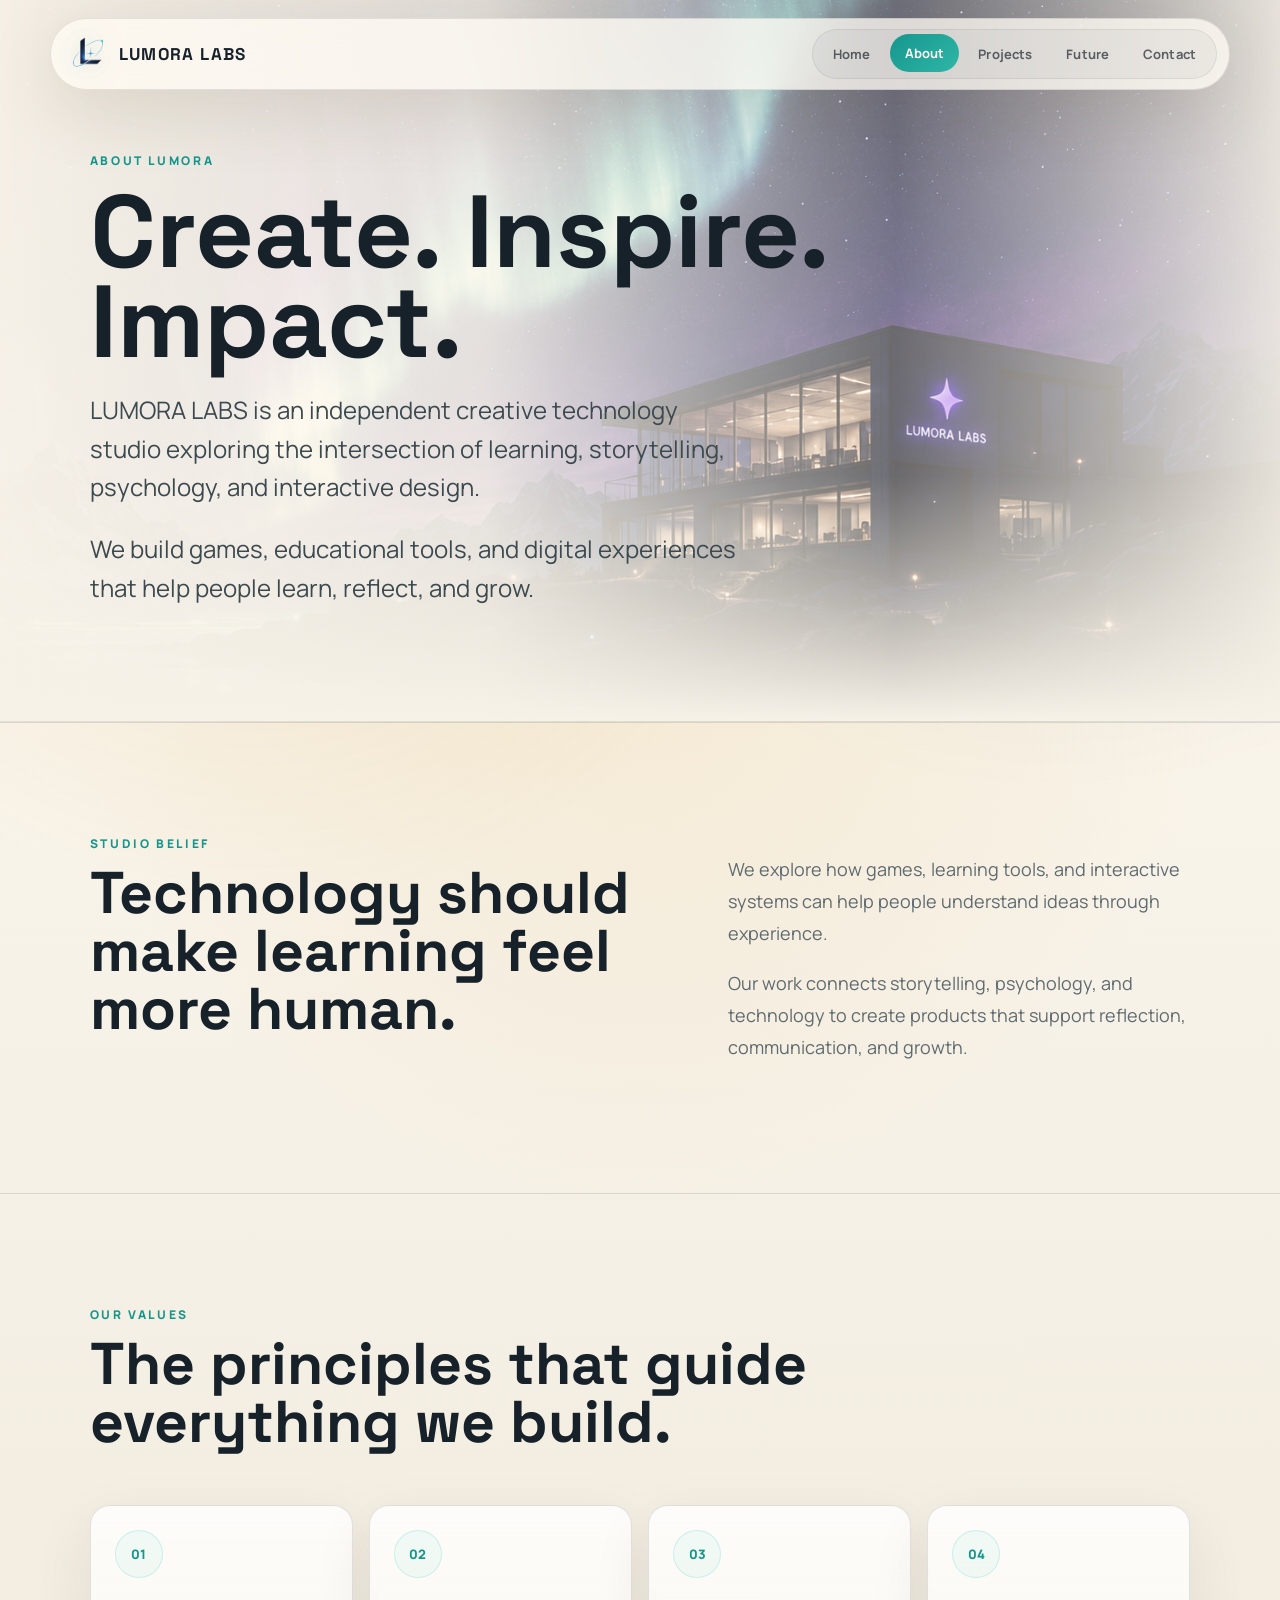
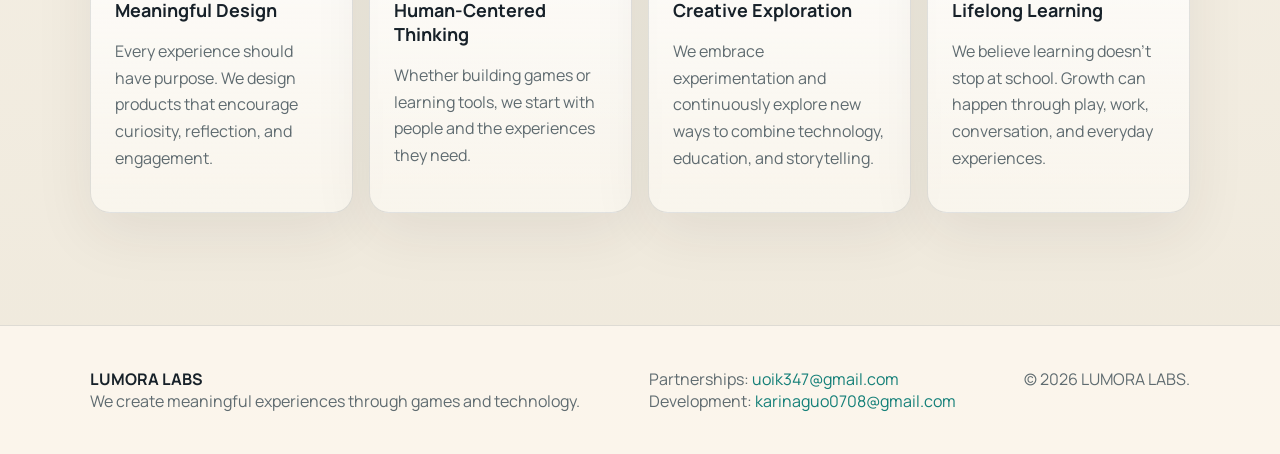
==== commit 3c2ea5d2: "2" ====
--- a/about.html
+++ b/about.html
@@ -29,18 +29,19 @@
     <div class="aboutHeroText">
       <p class="eyebrow">About Lumora</p>
       <h1>Create. Inspire. Impact.</h1>
-      <p>LUMORA LABS is an indie studio exploring games, education, psychology, and meaningful digital experiences.</p>
+      <p>LUMORA LABS is an independent creative technology studio exploring the intersection of learning, storytelling, psychology, and interactive design.</p>
+      <p>We build games, educational tools, and digital experiences that help people learn, reflect, and grow.</p>
     </div>
   </section>
 
   <section class="section manifesto">
     <div class="manifestoText">
       <p class="eyebrow">Studio belief</p>
-      <h2>Games can make complicated systems feel human.</h2>
+      <h2>Technology should make learning feel more human.</h2>
     </div>
     <div class="manifestoCopy">
-      <p class="copy">We are interested in the gap between what people say and what situations ask of them. Our projects use playable decisions to make that gap visible.</p>
-      <p class="copy">That means smaller experiences, sharper scenarios, and systems that invite players to reflect after the screen fades.</p>
+      <p class="copy">We explore how games, learning tools, and interactive systems can help people understand ideas through experience.</p>
+      <p class="copy">Our work connects storytelling, psychology, and technology to create products that support reflection, communication, and growth.</p>
     </div>
   </section>
 
@@ -50,10 +51,10 @@
       <h2>The principles that guide everything we build.</h2>
     </div>
     <div class="values refinedValues">
-      <article class="value"><div class="icon">01</div><b>Meaningful Design</b><p>Every mechanic, choice, and detail should matter.</p></article>
-      <article class="value"><div class="icon">02</div><b>Player Impact</b><p>Players are more than users. We design for reflection and learning.</p></article>
-      <article class="value"><div class="icon">03</div><b>Indie Spirit</b><p>We stay independent, curious, and honest in what we build.</p></article>
-      <article class="value"><div class="icon">04</div><b>Always Learning</b><p>We listen, test, improve, and keep evolving with our community.</p></article>
+      <article class="value"><div class="icon">01</div><b>Meaningful Design</b><p>Every experience should have purpose. We design products that encourage curiosity, reflection, and engagement.</p></article>
+      <article class="value"><div class="icon">02</div><b>Human-Centered Thinking</b><p>Whether building games or learning tools, we start with people and the experiences they need.</p></article>
+      <article class="value"><div class="icon">03</div><b>Creative Exploration</b><p>We embrace experimentation and continuously explore new ways to combine technology, education, and storytelling.</p></article>
+      <article class="value"><div class="icon">04</div><b>Lifelong Learning</b><p>We believe learning doesn't stop at school. Growth can happen through play, work, conversation, and everyday experiences.</p></article>
     </div>
   </section>
 </main>
--- a/styles.css
+++ b/styles.css
@@ -491,6 +491,10 @@
   font-size: clamp(34px, 4vw, 58px);
 }
 
+.featureProject h2.compactTitle {
+  font-size: clamp(28px, 3vw, 44px);
+}
+
 .smallCopy {
   font-size: 16px;
 }
@@ -570,11 +574,15 @@
   line-height: .88;
 }
 
-.aboutHeroText p:last-child {
+.aboutHeroText p:not(.eyebrow) {
   max-width: 650px;
   color: #3c4a50;
   font-size: clamp(18px, 2vw, 24px);
   line-height: 1.6;
+}
+
+.aboutHeroText p:not(.eyebrow) + p:not(.eyebrow) {
+  margin-top: 12px;
 }
 
 .manifesto {
